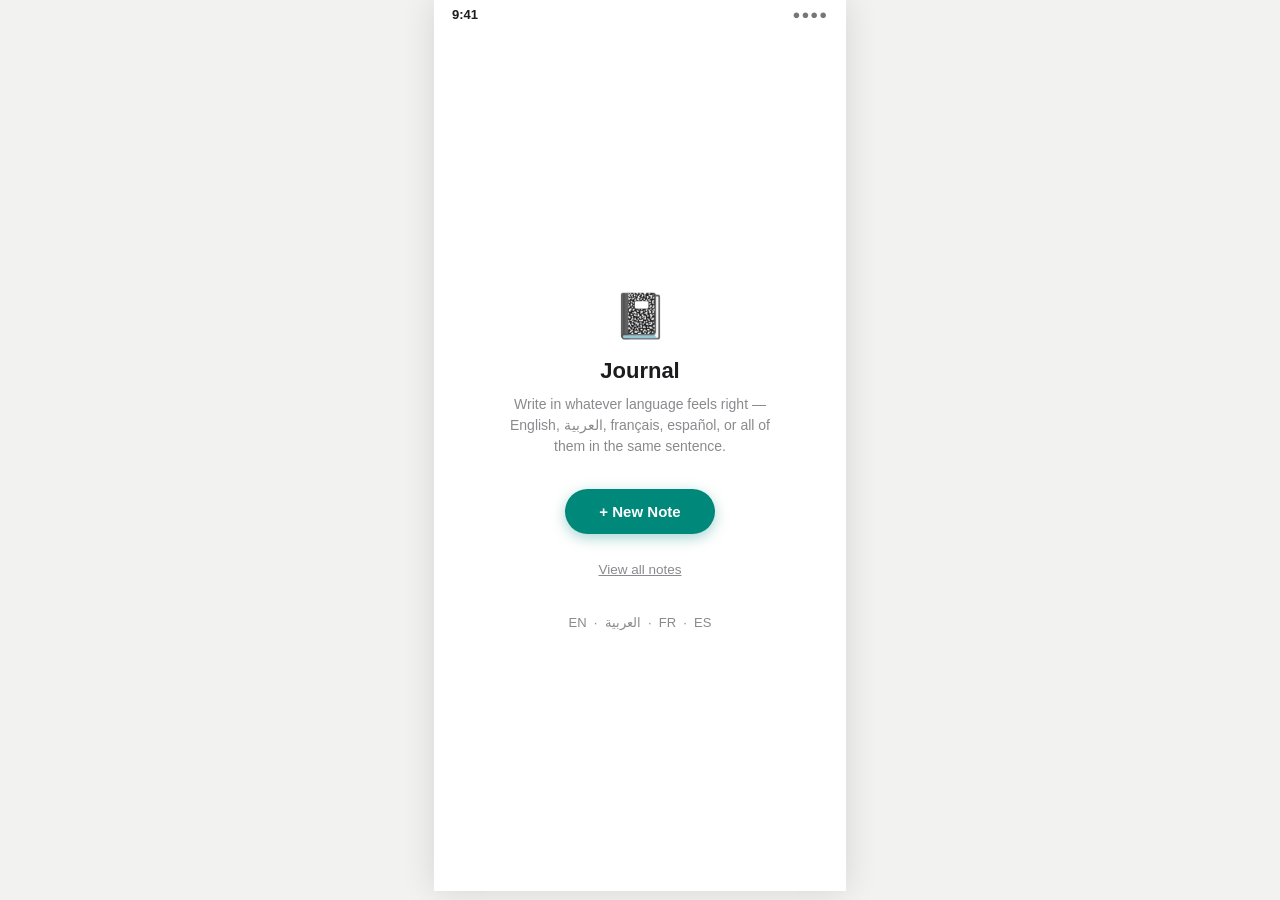
==== Wireframes V1/index.html @ d8f0f634 "Renamed 1st wireframe to index.html Terminal > cd "Wireframes V1" > npx serve . > copy link into pho" ====
<!DOCTYPE html>
<html lang="en">
<head>
<meta charset="UTF-8">
<title>Welcome — Wireframe</title>
<meta name="viewport" content="width=device-width, initial-scale=1">
<link rel="stylesheet" href="css/style.css">
</head>
<body>
<div class="phone">
  <div class="statusbar"><span>9:41</span><span>●●●●</span></div>

  <div class="screen">
    <div class="welcome">
      <div class="mark">📓</div>
      <h1>Journal</h1>
      <p>Write in whatever language feels right — English, العربية, français, español, or all of them in the same sentence.</p>

      <a class="btn-primary" href="05-note-editor.html?mode=new">+ New Note</a>

      <a class="link-secondary" href="02-all-notes.html" style="margin-top:18px;">View all notes</a>

      <div class="langs">EN &nbsp;·&nbsp; العربية &nbsp;·&nbsp; FR &nbsp;·&nbsp; ES</div>
    </div>
  </div>
</div>
</body>
</html>
---- Wireframes V1/css/style.css ----
/* ==========================================================================
   Multilingual Journal App — Wireframes V1
   Shared styles. Plain CSS, no framework, no build step.
   ========================================================================== */

:root {
  --accent: #00897B;
  --accent-dark: #00695C;
  --bg-app: #f2f2f0;
  --bg-page: #ffffff;
  --text: #1c1c1e;
  --text-secondary: #8a8a8e;
  --divider: #ececeb;
  --highlight-yellow: #FFE066;
  --highlight-green: #B9F0C7;
  --highlight-pink: #FFCBE1;
  --star: #F2B01E;
  --paper-line: #e7e2d6;
  --paper-bg: #fffdf7;
}

* { box-sizing: border-box; }

html, body {
  margin: 0;
  padding: 0;
  background: var(--bg-app);
  color: var(--text);
  font-family: -apple-system, "Segoe UI", Roboto, "Helvetica Neue", Arial, sans-serif;
  -webkit-font-smoothing: antialiased;
}

/* Arabic runs get a shaping-friendly fallback stack, whether they're
   a whole note (dir="rtl" on a container) or an inline code-switched
   phrase inside an LTR sentence (span[lang="ar"]). */
[lang="ar"] {
  font-family: "Geeza Pro", "Noto Naskh Arabic", "Noto Sans Arabic", Tahoma, sans-serif;
}

/* ---- phone frame ---------------------------------------------------- */

.phone {
  width: 412px;
  min-height: 891px;
  max-width: 100%;
  margin: 0 auto;
  background: var(--bg-page);
  position: relative;
  display: flex;
  flex-direction: column;
  box-shadow: 0 0 32px rgba(0, 0, 0, 0.12);
  overflow-x: hidden;
}

.statusbar {
  height: 28px;
  flex: none;
  display: flex;
  align-items: center;
  justify-content: space-between;
  padding: 0 18px;
  font-size: 13px;
  font-weight: 600;
  color: var(--text);
}

.statusbar span:last-child {
  font-weight: 400;
  opacity: 0.6;
  letter-spacing: 1px;
}

.screen {
  flex: 1;
  display: flex;
  flex-direction: column;
  min-height: 0;
}

/* ---- top bars --------------------------------------------------------- */

.topbar {
  flex: none;
  display: flex;
  align-items: center;
  gap: 12px;
  padding: 10px 16px;
  border-bottom: 1px solid var(--divider);
}

.topbar h1 {
  font-size: 19px;
  font-weight: 700;
  margin: 0;
  flex: 1;
}

.icon-btn {
  width: 36px;
  height: 36px;
  border-radius: 50%;
  border: none;
  background: transparent;
  color: var(--text);
  font-size: 18px;
  display: flex;
  align-items: center;
  justify-content: center;
  text-decoration: none;
  flex: none;
  cursor: pointer;
}

.icon-btn:active { background: var(--divider); }

/* ---- tab bar (All Notes / Folders) ------------------------------------ */

.tabbar {
  flex: none;
  display: flex;
  border-bottom: 1px solid var(--divider);
  padding: 0 8px;
}

.tabbar a {
  flex: 1;
  text-align: center;
  padding: 12px 4px;
  text-decoration: none;
  color: var(--text-secondary);
  font-size: 14px;
  font-weight: 600;
  border-bottom: 2px solid transparent;
}

.tabbar a.active {
  color: var(--accent-dark);
  border-bottom-color: var(--accent);
}

/* ---- search bar --------------------------------------------------------- */

.search-bar {
  flex: none;
  margin: 10px 16px;
  padding: 9px 14px;
  background: var(--bg-app);
  border-radius: 20px;
  display: flex;
  align-items: center;
  gap: 8px;
  color: var(--text-secondary);
  font-size: 14px;
}

.sort-row {
  flex: none;
  display: flex;
  align-items: center;
  justify-content: flex-end;
  gap: 6px;
  padding: 0 16px 8px;
  color: var(--text-secondary);
  font-size: 13px;
}

.sort-row .sort-pill {
  display: flex;
  align-items: center;
  gap: 4px;
  padding: 5px 10px;
  border-radius: 14px;
  background: var(--bg-app);
}

/* ---- note list rows ----------------------------------------------------- */

.note-list {
  flex: 1;
  overflow-y: auto;
  padding: 0 0 90px;
}

.note-row {
  display: block;
  padding: 14px 16px;
  border-bottom: 1px solid var(--divider);
  text-decoration: none;
  color: var(--text);
}

.note-row-top {
  display: flex;
  align-items: baseline;
  gap: 6px;
}

.note-title {
  font-size: 16px;
  font-weight: 700;
  flex: 1;
  min-width: 0;
  white-space: nowrap;
  overflow: hidden;
  text-overflow: ellipsis;
}

.note-title.untitled {
  color: var(--text-secondary);
  font-weight: 600;
  font-style: italic;
}

.star {
  flex: none;
  color: var(--star);
  font-size: 15px;
}

.star.inactive {
  color: #d9d9d6;
}

.note-preview {
  margin-top: 3px;
  font-size: 13.5px;
  color: var(--text-secondary);
  white-space: nowrap;
  overflow: hidden;
  text-overflow: ellipsis;
}

.note-meta {
  margin-top: 5px;
  font-size: 12px;
  color: var(--text-secondary);
  display: flex;
  gap: 8px;
  align-items: center;
}

.note-row[dir="rtl"] .note-row-top,
.note-row[dir="rtl"] .note-meta {
  direction: rtl;
}

/* ---- floating action button --------------------------------------------- */

.fab {
  position: absolute;
  right: 20px;
  bottom: 24px;
  width: 56px;
  height: 56px;
  border-radius: 50%;
  background: var(--accent);
  color: #fff;
  display: flex;
  align-items: center;
  justify-content: center;
  font-size: 26px;
  text-decoration: none;
  box-shadow: 0 4px 14px rgba(0, 137, 123, 0.4);
}

/* ---- folders grid --------------------------------------------------------- */

.folder-grid {
  padding: 16px;
  display: grid;
  grid-template-columns: 1fr 1fr;
  gap: 14px;
  overflow-y: auto;
}

.folder-card {
  background: var(--bg-app);
  border-radius: 14px;
  padding: 18px 16px;
  text-decoration: none;
  color: var(--text);
  display: flex;
  flex-direction: column;
  gap: 6px;
}

.folder-icon {
  font-size: 26px;
}

.folder-name {
  font-size: 15px;
  font-weight: 700;
}

.folder-count {
  font-size: 12.5px;
  color: var(--text-secondary);
}

/* ---- welcome screen --------------------------------------------------------- */

.welcome {
  flex: 1;
  display: flex;
  flex-direction: column;
  align-items: center;
  justify-content: center;
  text-align: center;
  padding: 32px;
  gap: 10px;
}

.welcome .mark {
  font-size: 44px;
  margin-bottom: 6px;
}

.welcome h1 {
  font-size: 22px;
  margin: 0;
}

.welcome p {
  font-size: 14px;
  color: var(--text-secondary);
  margin: 0 0 22px;
  max-width: 280px;
  line-height: 1.5;
}

.welcome .langs {
  font-size: 13px;
  color: var(--text-secondary);
  margin-top: 28px;
}

.btn-primary {
  background: var(--accent);
  color: #fff;
  border: none;
  border-radius: 26px;
  padding: 14px 34px;
  font-size: 15px;
  font-weight: 700;
  text-decoration: none;
  box-shadow: 0 4px 14px rgba(0, 137, 123, 0.35);
}

.link-secondary {
  color: var(--text-secondary);
  font-size: 13.5px;
  text-decoration: underline;
}

/* ---- note editor --------------------------------------------------------- */

.editor-title {
  flex: none;
  width: 100%;
  border: none;
  outline: none;
  font-size: 20px;
  font-weight: 700;
  padding: 14px 16px 6px;
  background: transparent;
  color: var(--text);
  font-family: inherit;
}

.editor-title::placeholder { color: #c7c7c5; }

.editor-meta {
  flex: none;
  padding: 0 16px 10px;
  font-size: 12px;
  color: var(--text-secondary);
  border-bottom: 1px solid var(--divider);
}

.editor-body {
  position: relative;
  flex: 1;
  overflow-y: auto;
  padding: 18px 18px 24px;
  background-color: var(--paper-bg);
  background-image: repeating-linear-gradient(
    to bottom,
    transparent 0,
    transparent 27px,
    var(--paper-line) 28px
  );
  font-size: 15.5px;
  line-height: 28px;
}

.editor-body p {
  margin: 0 0 28px;
}

.editor-body[dir="rtl"] {
  text-align: right;
}

/* highlighted spans inside note text */
.hl-yellow { background: var(--highlight-yellow); border-radius: 2px; padding: 1px 2px; }
.hl-green  { background: var(--highlight-green);  border-radius: 2px; padding: 1px 2px; }
.hl-pink   { background: var(--highlight-pink);   border-radius: 2px; padding: 1px 2px; }

/* bottom editor toolbar */
.bottom-toolbar {
  flex: none;
  display: flex;
  align-items: center;
  justify-content: center;
  gap: 22px;
  padding: 10px 16px calc(14px + env(safe-area-inset-bottom, 0px));
  border-top: 1px solid var(--divider);
  background: var(--bg-page);
}

.swatch-group {
  display: flex;
  gap: 10px;
  padding: 6px 10px;
  background: var(--bg-app);
  border-radius: 20px;
}

.swatch {
  width: 22px;
  height: 22px;
  border-radius: 50%;
  border: 2px solid transparent;
  cursor: pointer;
  padding: 0;
}

.swatch.selected { border-color: var(--text); }

.swatch.yellow { background: var(--highlight-yellow); }
.swatch.green  { background: var(--highlight-green); }
.swatch.pink   { background: var(--highlight-pink); }

.toolbar-spacer { flex: 1; }

/* ---- highlight-interaction popup --------------------------------------------------------- */

.comment-popover {
  position: absolute;
  left: 18px;
  right: 18px;
  background: #fff;
  border-radius: 14px;
  box-shadow: 0 6px 24px rgba(0,0,0,0.18);
  padding: 12px;
  z-index: 5;
}

.comment-popover .row {
  display: flex;
  align-items: center;
  gap: 8px;
}

.comment-input {
  flex: 1;
  border: 1px solid var(--divider);
  border-radius: 18px;
  padding: 9px 14px;
  font-size: 13.5px;
  font-family: inherit;
  color: var(--text-secondary);
  background: var(--bg-app);
}

.comment-post {
  background: var(--accent);
  color: #fff;
  border: none;
  border-radius: 16px;
  padding: 9px 16px;
  font-size: 13px;
  font-weight: 700;
}

.selection-marker {
  background: var(--highlight-yellow);
  outline: 2px solid #E0B400;
  border-radius: 2px;
  padding: 1px 2px;
}

/* ---- view-modes toggle --------------------------------------------------------- */

.viewmode-tabs {
  flex: none;
  display: flex;
  gap: 6px;
  padding: 10px 16px;
  border-bottom: 1px solid var(--divider);
}

.viewmode-tabs button {
  flex: 1;
  border: none;
  background: var(--bg-app);
  color: var(--text-secondary);
  font-size: 12px;
  font-weight: 700;
  padding: 9px 4px;
  border-radius: 14px;
  font-family: inherit;
}

.viewmode-tabs button.active {
  background: var(--accent);
  color: #fff;
}

.viewmode-panel { display: none; }
.viewmode-panel.active { display: block; }

.inline-annotation {
  display: inline-block;
  font-size: 11px;
  font-weight: 700;
  color: var(--accent-dark);
  background: #E3F3F1;
  border-radius: 10px;
  padding: 1px 8px;
  margin: 0 3px;
  vertical-align: 2px;
}

.footer-comments {
  margin-top: 6px;
  padding-top: 14px;
  border-top: 1px dashed var(--divider);
}

.footer-comments h2 {
  font-size: 12.5px;
  text-transform: uppercase;
  letter-spacing: 0.04em;
  color: var(--text-secondary);
  margin: 0 0 10px;
}

.footer-comment-item {
  display: flex;
  gap: 8px;
  align-items: flex-start;
  font-size: 13.5px;
  margin-bottom: 10px;
}

.footer-comment-item .dot {
  width: 10px;
  height: 10px;
  border-radius: 50%;
  margin-top: 4px;
  flex: none;
}

/* ---- misc --------------------------------------------------------- */

[data-folder-panel] { display: none; }
[data-folder-panel].active { display: block; }

[data-editor-panel] { display: none; flex: 1; flex-direction: column; min-height: 0; }
[data-editor-panel].active { display: flex; }

.empty-note-hint {
  color: var(--text-secondary);
  font-style: italic;
}
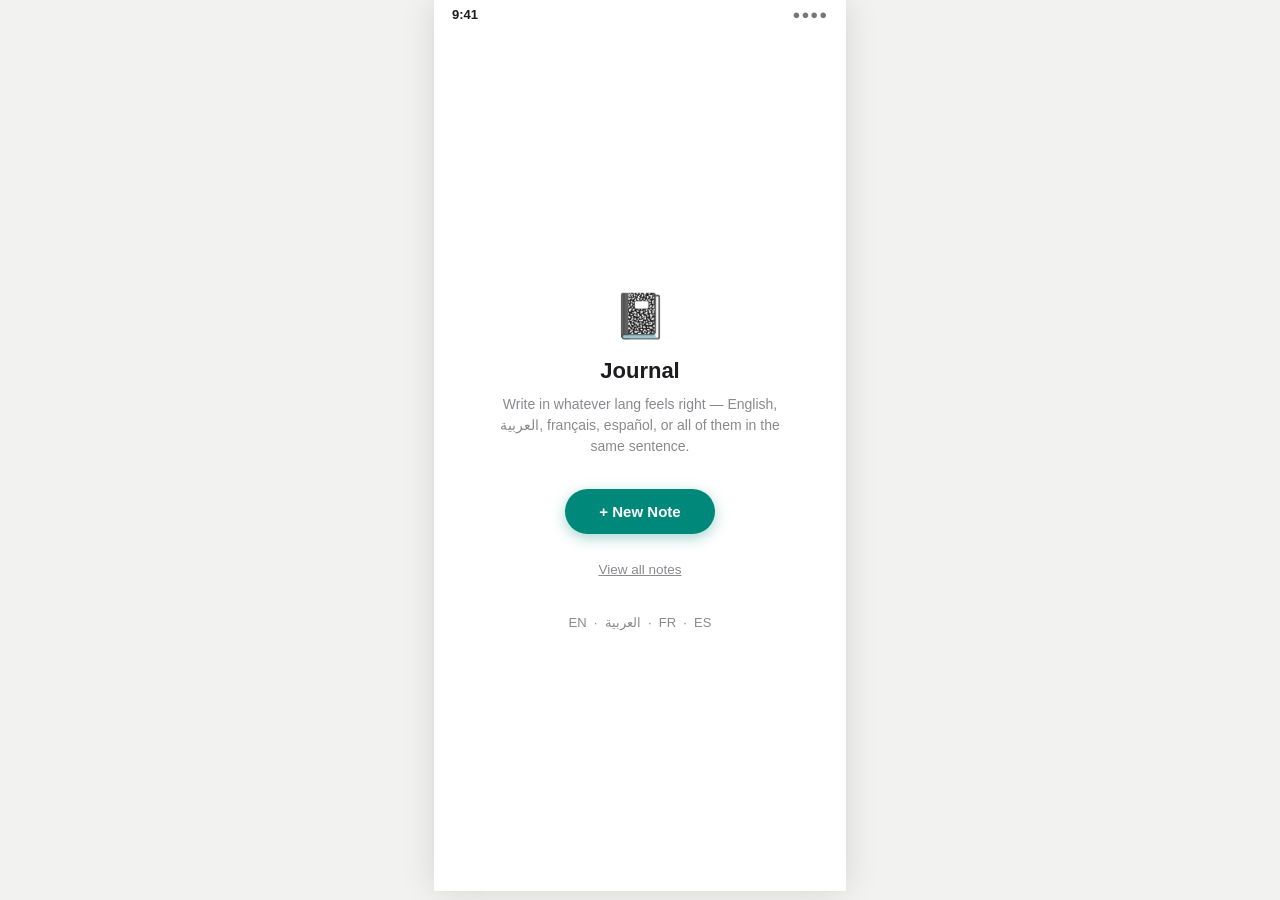
==== commit 890f03e9: "update title (test)" ====
--- a/Wireframes V1/index.html
+++ b/Wireframes V1/index.html
@@ -14,7 +14,7 @@
     <div class="welcome">
       <div class="mark">📓</div>
       <h1>Journal</h1>
-      <p>Write in whatever language feels right — English, العربية, français, español, or all of them in the same sentence.</p>
+      <p>Write in whatever lang feels right — English, العربية, français, español, or all of them in the same sentence.</p>
 
       <a class="btn-primary" href="05-note-editor.html?mode=new">+ New Note</a>
 
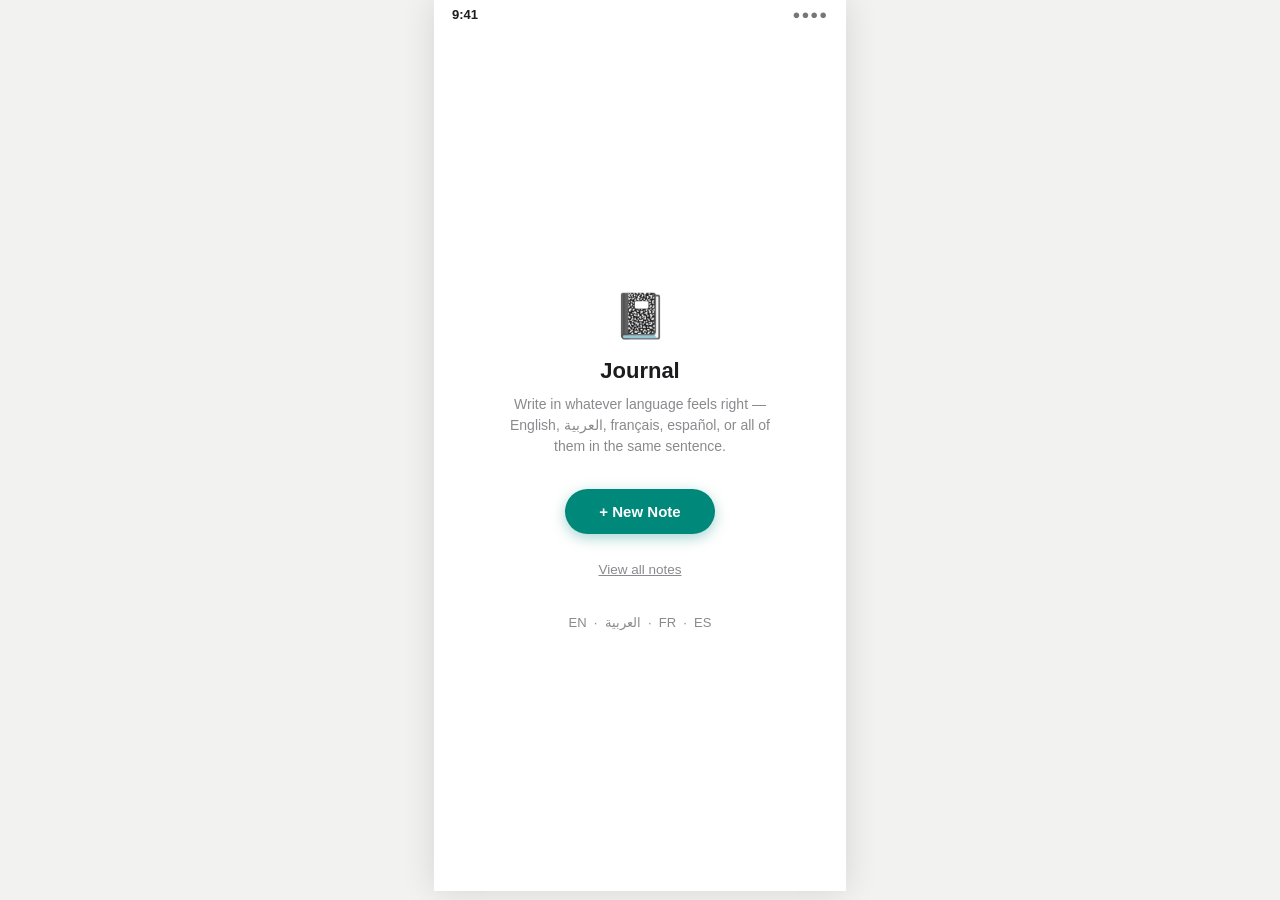
==== commit f4ffd72c: "Changed all notes layout to cards and made text centred in folders" ====
--- a/Wireframes V1/index.html
+++ b/Wireframes V1/index.html
@@ -14,7 +14,7 @@
     <div class="welcome">
       <div class="mark">📓</div>
       <h1>Journal</h1>
-      <p>Write in whatever lang feels right — English, العربية, français, español, or all of them in the same sentence.</p>
+      <p>Write in whatever language feels right — English, العربية, français, español, or all of them in the same sentence.</p>
 
       <a class="btn-primary" href="05-note-editor.html?mode=new">+ New Note</a>
 
--- a/Wireframes V1/css/style.css
+++ b/Wireframes V1/css/style.css
@@ -244,6 +244,94 @@
   direction: rtl;
 }
 
+/* ---- note grid (card layout, 2 per row) ---------------------------------- */
+
+.note-grid {
+  flex: 1;
+  overflow-y: auto;
+  padding: 6px 16px 90px;
+  display: grid;
+  grid-template-columns: 1fr 1fr;
+  gap: 28px 14px;
+  align-content: start;
+}
+
+.note-card {
+  text-decoration: none;
+  color: inherit;
+  display: flex;
+  flex-direction: column;
+  min-width: 0;
+}
+
+.note-card-box {
+  position: relative;
+  background: var(--bg-app);
+  border-radius: 14px;
+  padding: 12px;
+  min-height: 172px;
+  display: flex;
+  align-items: flex-start;
+  justify-content: flex-start;
+}
+
+.note-card-preview {
+  font-size: 12.5px;
+  line-height: 1.5;
+  color: var(--text);
+  overflow: hidden;
+  display: -webkit-box;
+  -webkit-line-clamp: 7;
+  -webkit-box-orient: vertical;
+  text-align: left;
+}
+
+.note-card-preview[dir="rtl"] { text-align: right; }
+
+.fav-badge {
+  position: absolute;
+  bottom: 8px;
+  right: 8px;
+  font-size: 15px;
+  line-height: 1;
+}
+
+.note-card-caption {
+  padding: 8px 2px 0;
+  min-width: 0;
+  text-align: center;
+}
+
+.note-card-title-row {
+  display: flex;
+  align-items: center;
+  justify-content: center;
+  gap: 5px;
+  min-width: 0;
+}
+
+.note-card-title {
+  font-size: 13.5px;
+  font-weight: 700;
+  overflow: hidden;
+  display: -webkit-box;
+  -webkit-line-clamp: 2;
+  -webkit-box-orient: vertical;
+  min-width: 0;
+}
+
+.note-card-title.untitled {
+  color: var(--text-secondary);
+  font-weight: 600;
+  font-style: italic;
+}
+
+.note-card-meta {
+  margin-top: 3px;
+  font-size: 11.5px;
+  color: var(--text-secondary);
+}
+
 /* ---- floating action button --------------------------------------------- */
 
 .fab {
@@ -281,6 +369,8 @@
   color: var(--text);
   display: flex;
   flex-direction: column;
+  align-items: center;
+  text-align: center;
   gap: 6px;
 }
 
